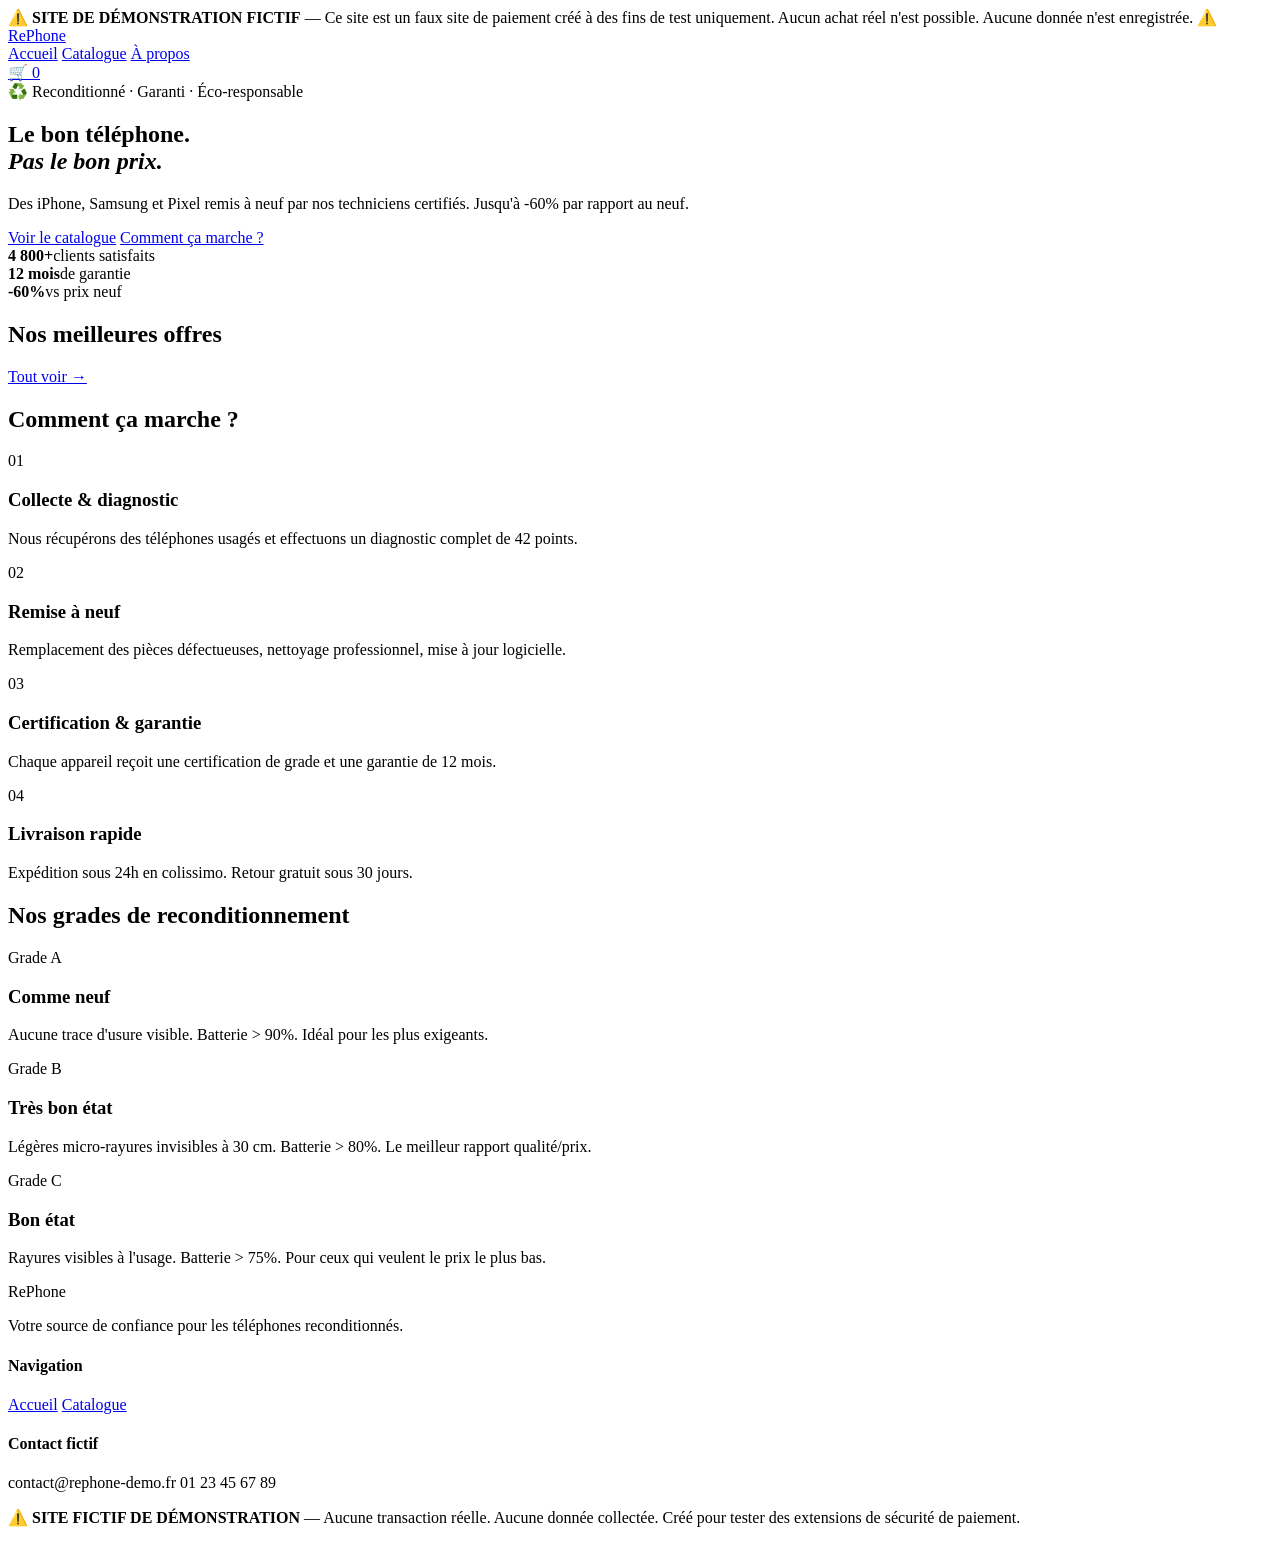
==== index.html @ 7b881fe6 "first commit" ====
<!DOCTYPE html>
<html lang="fr">
<head>
  <meta charset="UTF-8" />
  <meta name="viewport" content="width=device-width, initial-scale=1.0" />
  <title>RePhone – Téléphones Reconditionnés Premium</title>
  <link rel="preconnect" href="https://fonts.googleapis.com" />
  <link href="https://fonts.googleapis.com/css2?family=Syne:wght@400;600;700;800&family=DM+Sans:ital,wght@0,300;0,400;0,500;1,300&display=swap" rel="stylesheet" />
  <link rel="stylesheet" href="css/style.css" />
</head>
<body>

  <!-- ⚠️ BANDEAU AVERTISSEMENT FAKE SITE -->
  <div class="fake-banner">
    <span class="fake-icon">⚠️</span>
    <strong>SITE DE DÉMONSTRATION FICTIF</strong> — Ce site est un faux site de paiement créé à des fins de test uniquement. Aucun achat réel n'est possible. Aucune donnée n'est enregistrée.
    <span class="fake-icon">⚠️</span>
  </div>

  <!-- HEADER -->
  <header class="header">
    <div class="container header-inner">
      <a href="index.html" class="logo">Re<span>Phone</span></a>
      <nav class="nav">
        <a href="index.html" class="nav-link active">Accueil</a>
        <a href="catalogue.html" class="nav-link">Catalogue</a>
        <a href="#" class="nav-link">À propos</a>
      </nav>
      <a href="panier.html" class="btn-cart">
        🛒 <span class="cart-count" id="cartCount">0</span>
      </a>
    </div>
  </header>

  <!-- HERO -->
  <section class="hero">
    <div class="hero-noise"></div>
    <div class="container hero-content">
      <div class="hero-badge">♻️ Reconditionné · Garanti · Éco-responsable</div>
      <h1 class="hero-title">Le bon téléphone.<br/><em>Pas le bon prix.</em></h1>
      <p class="hero-sub">Des iPhone, Samsung et Pixel remis à neuf par nos techniciens certifiés. Jusqu'à -60% par rapport au neuf.</p>
      <div class="hero-cta">
        <a href="catalogue.html" class="btn-primary">Voir le catalogue</a>
        <a href="#how" class="btn-ghost">Comment ça marche ?</a>
      </div>
      <div class="hero-stats">
        <div class="stat"><strong>4 800+</strong><span>clients satisfaits</span></div>
        <div class="stat"><strong>12 mois</strong><span>de garantie</span></div>
        <div class="stat"><strong>-60%</strong><span>vs prix neuf</span></div>
      </div>
    </div>
    <div class="hero-visual">
      <div class="phone-mockup">
        <div class="phone-screen">
          <div class="phone-notch"></div>
          <div class="phone-ui">
            <div class="ui-bar"></div>
            <div class="ui-grid">
              <div class="ui-app" style="background:#4f8ef7"></div>
              <div class="ui-app" style="background:#f74f7a"></div>
              <div class="ui-app" style="background:#4ff7a0"></div>
              <div class="ui-app" style="background:#f7c94f"></div>
              <div class="ui-app" style="background:#a04ff7"></div>
              <div class="ui-app" style="background:#f7714f"></div>
            </div>
          </div>
        </div>
      </div>
    </div>
  </section>

  <!-- FEATURED PRODUCTS -->
  <section class="section featured">
    <div class="container">
      <div class="section-header">
        <h2>Nos meilleures offres</h2>
        <a href="catalogue.html" class="link-more">Tout voir →</a>
      </div>
      <div class="products-grid" id="featuredGrid"></div>
    </div>
  </section>

  <!-- HOW IT WORKS -->
  <section class="section how-it-works" id="how">
    <div class="container">
      <h2 class="center-title">Comment ça marche ?</h2>
      <div class="steps-grid">
        <div class="step">
          <div class="step-num">01</div>
          <h3>Collecte & diagnostic</h3>
          <p>Nous récupérons des téléphones usagés et effectuons un diagnostic complet de 42 points.</p>
        </div>
        <div class="step">
          <div class="step-num">02</div>
          <h3>Remise à neuf</h3>
          <p>Remplacement des pièces défectueuses, nettoyage professionnel, mise à jour logicielle.</p>
        </div>
        <div class="step">
          <div class="step-num">03</div>
          <h3>Certification & garantie</h3>
          <p>Chaque appareil reçoit une certification de grade et une garantie de 12 mois.</p>
        </div>
        <div class="step">
          <div class="step-num">04</div>
          <h3>Livraison rapide</h3>
          <p>Expédition sous 24h en colissimo. Retour gratuit sous 30 jours.</p>
        </div>
      </div>
    </div>
  </section>

  <!-- GRADES -->
  <section class="section grades">
    <div class="container">
      <h2 class="center-title">Nos grades de reconditionnement</h2>
      <div class="grades-grid">
        <div class="grade-card grade-a">
          <div class="grade-label">Grade A</div>
          <h3>Comme neuf</h3>
          <p>Aucune trace d'usure visible. Batterie > 90%. Idéal pour les plus exigeants.</p>
        </div>
        <div class="grade-card grade-b">
          <div class="grade-label">Grade B</div>
          <h3>Très bon état</h3>
          <p>Légères micro-rayures invisibles à 30 cm. Batterie > 80%. Le meilleur rapport qualité/prix.</p>
        </div>
        <div class="grade-card grade-c">
          <div class="grade-label">Grade C</div>
          <h3>Bon état</h3>
          <p>Rayures visibles à l'usage. Batterie > 75%. Pour ceux qui veulent le prix le plus bas.</p>
        </div>
      </div>
    </div>
  </section>

  <!-- FOOTER -->
  <footer class="footer">
    <div class="container footer-inner">
      <div class="footer-brand">
        <span class="logo">Re<span>Phone</span></span>
        <p>Votre source de confiance pour les téléphones reconditionnés.</p>
      </div>
      <div class="footer-links">
        <h4>Navigation</h4>
        <a href="index.html">Accueil</a>
        <a href="catalogue.html">Catalogue</a>
      </div>
      <div class="footer-links">
        <h4>Contact fictif</h4>
        <span>contact@rephone-demo.fr</span>
        <span>01 23 45 67 89</span>
      </div>
    </div>
    <div class="footer-bottom">
      <p>⚠️ <strong>SITE FICTIF DE DÉMONSTRATION</strong> — Aucune transaction réelle. Aucune donnée collectée. Créé pour tester des extensions de sécurité de paiement.</p>
    </div>
  </footer>

  <script src="js/data.js"></script>
  <script src="js/app.js"></script>
  <script>
    // Affiche les 4 premiers produits en vedette
    const grid = document.getElementById('featuredGrid');
    if (grid && typeof products !== 'undefined') {
      products.slice(0, 4).forEach(p => {
        grid.innerHTML += productCard(p);
      });
    }
  </script>
</body>
</html>
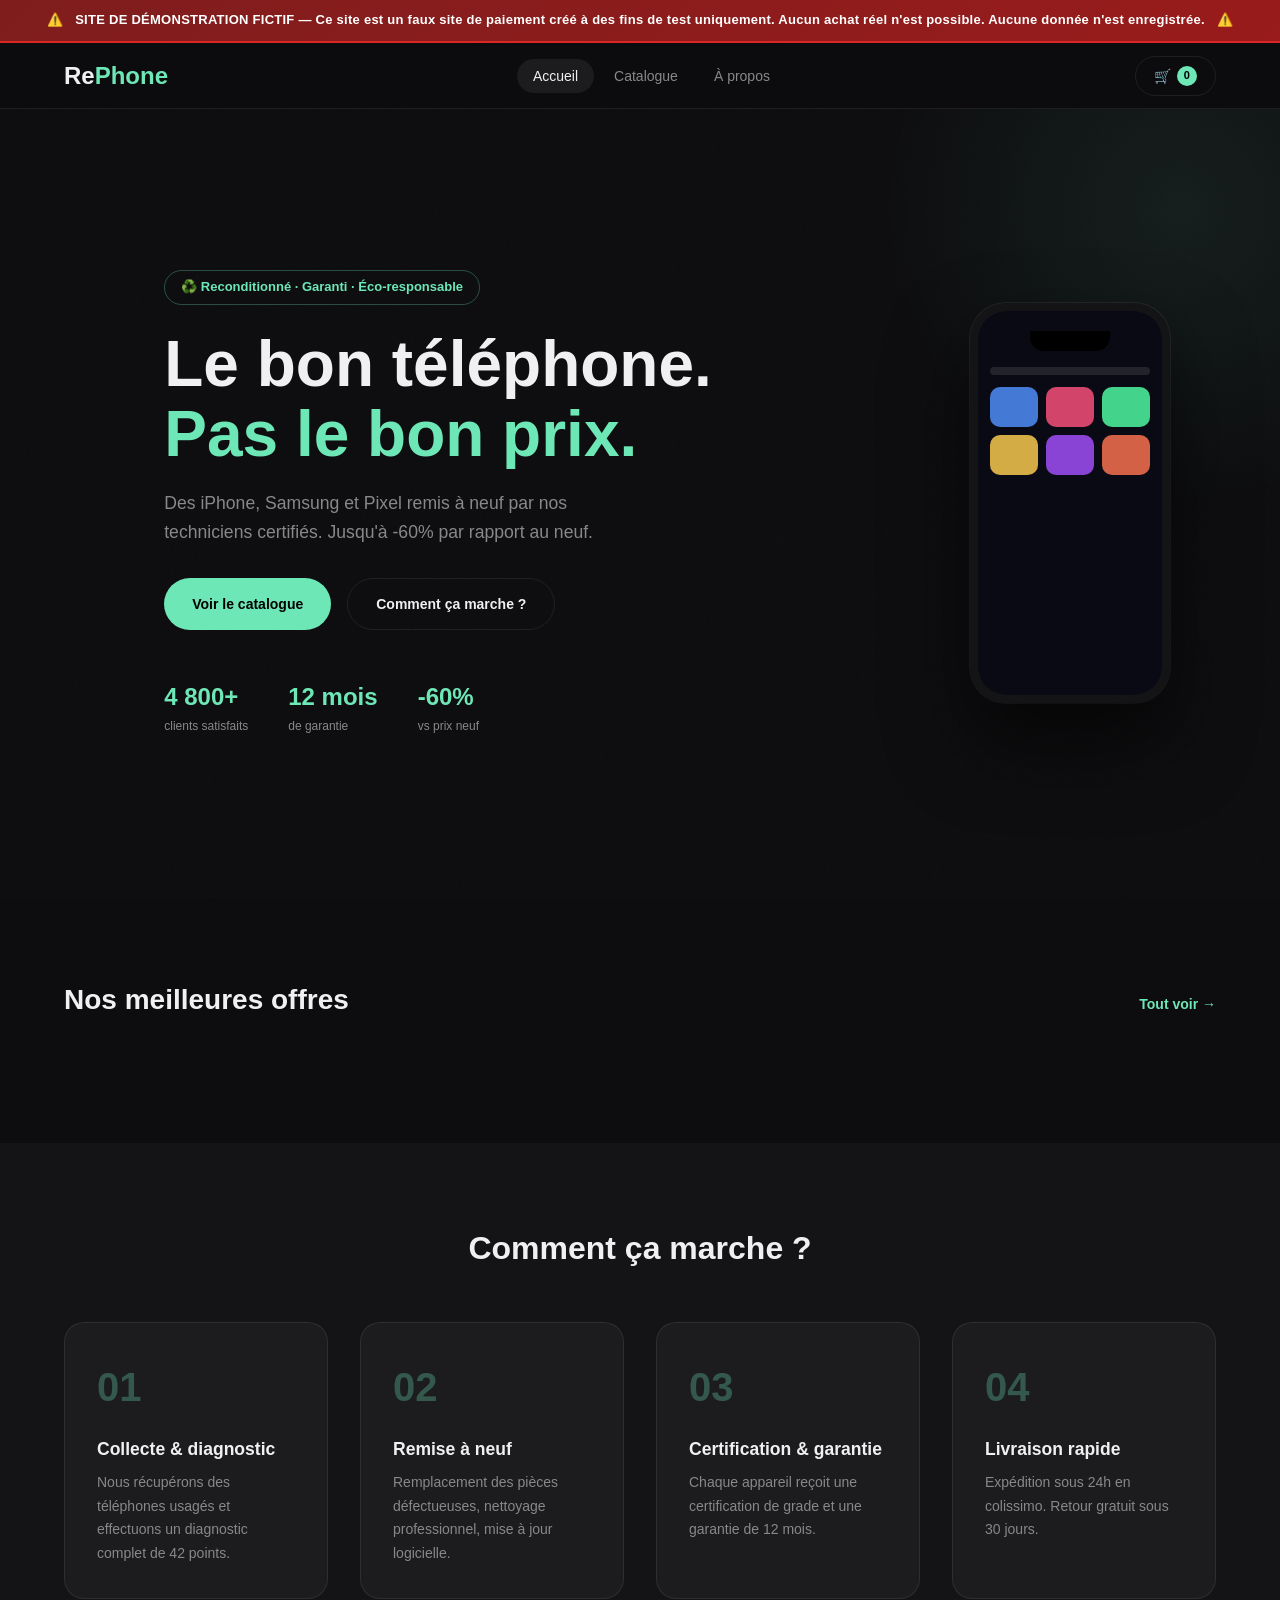
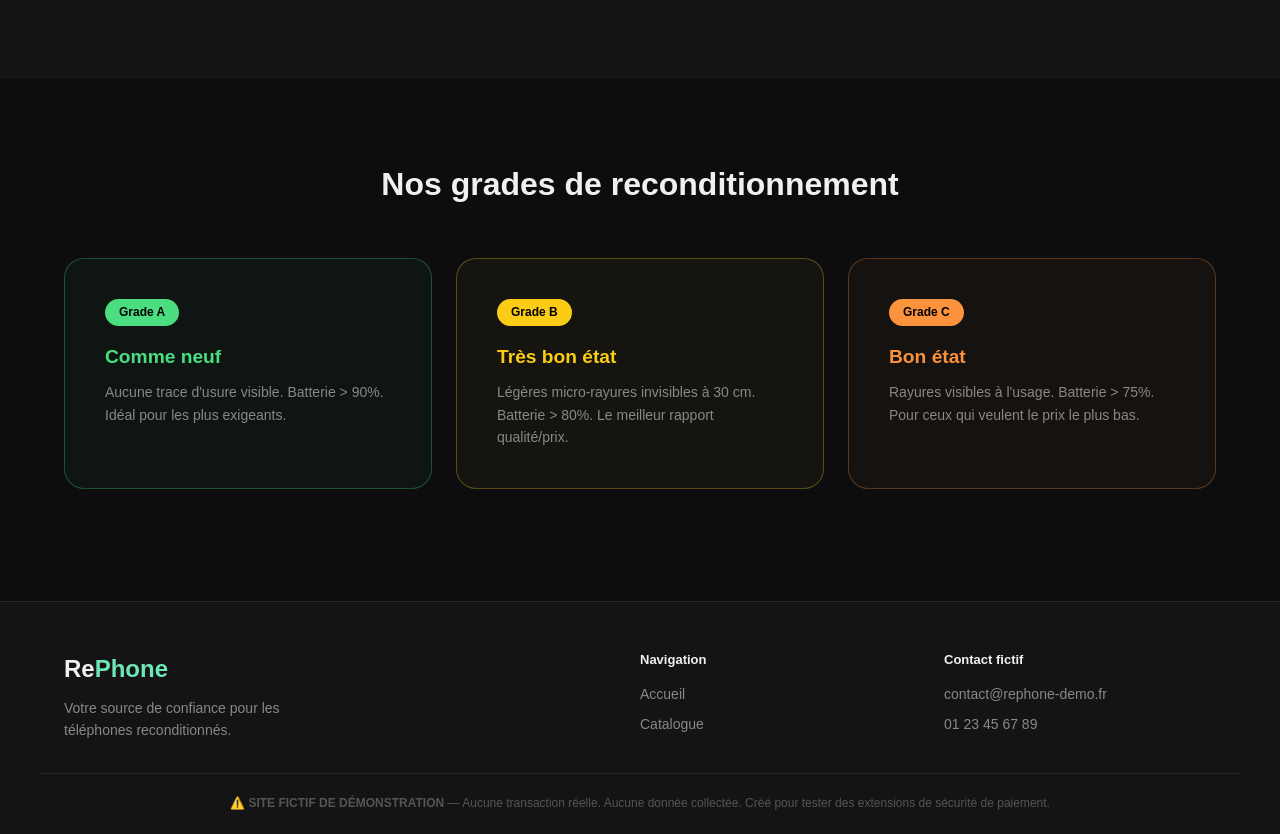
==== commit d11b670c: "Fix stylesheet link path in index.html" ====
--- a/index.html
+++ b/index.html
@@ -6,7 +6,7 @@
   <title>RePhone – Téléphones Reconditionnés Premium</title>
   <link rel="preconnect" href="https://fonts.googleapis.com" />
   <link href="https://fonts.googleapis.com/css2?family=Syne:wght@400;600;700;800&family=DM+Sans:ital,wght@0,300;0,400;0,500;1,300&display=swap" rel="stylesheet" />
-  <link rel="stylesheet" href="css/style.css" />
+  <link rel="stylesheet" href="style.css" />
 </head>
 <body>
 
--- a/style.css
+++ b/style.css
@@ -0,0 +1,983 @@
+/* ============================================================
+   STYLE.CSS — RePhone Design System
+   ============================================================ */
+
+:root {
+  --bg: #0d0d0f;
+  --surface: #141416;
+  --surface2: #1c1c1f;
+  --border: rgba(255,255,255,0.08);
+  --text: #f0f0f2;
+  --text-muted: #888;
+  --text-dim: #555;
+  --accent: #6ee7b7;
+  --accent2: #34d399;
+  --accent-rgb: 110, 231, 183;
+  --warning: #fbbf24;
+  --danger: #f87171;
+  --grade-a: #4ade80;
+  --grade-b: #facc15;
+  --grade-c: #fb923c;
+  --radius: 12px;
+  --radius-lg: 20px;
+  --shadow: 0 8px 32px rgba(0,0,0,0.4);
+  --transition: 0.2s ease;
+}
+
+*, *::before, *::after { box-sizing: border-box; margin: 0; padding: 0; }
+
+html { scroll-behavior: smooth; }
+
+body {
+  background: var(--bg);
+  color: var(--text);
+  font-family: 'DM Sans', sans-serif;
+  font-size: 15px;
+  line-height: 1.6;
+  -webkit-font-smoothing: antialiased;
+}
+
+a { color: inherit; text-decoration: none; }
+img { max-width: 100%; display: block; }
+
+.container {
+  max-width: 1200px;
+  margin: 0 auto;
+  padding: 0 24px;
+}
+
+.hidden { display: none !important; }
+
+/* ============================================================
+   FAKE BANNER
+   ============================================================ */
+.fake-banner {
+  background: linear-gradient(135deg, #7f1d1d, #991b1b);
+  color: #fff;
+  text-align: center;
+  padding: 10px 20px;
+  font-size: 13px;
+  font-family: 'Syne', sans-serif;
+  font-weight: 600;
+  letter-spacing: 0.02em;
+  position: sticky;
+  top: 0;
+  z-index: 1000;
+  border-bottom: 2px solid #dc2626;
+}
+.fake-icon { margin: 0 8px; }
+
+/* ============================================================
+   HEADER
+   ============================================================ */
+.header {
+  background: rgba(13,13,15,0.95);
+  backdrop-filter: blur(20px);
+  border-bottom: 1px solid var(--border);
+  position: sticky;
+  top: 44px;
+  z-index: 900;
+}
+.header-inner {
+  display: flex;
+  align-items: center;
+  justify-content: space-between;
+  height: 64px;
+  gap: 2rem;
+}
+.logo {
+  font-family: 'Syne', sans-serif;
+  font-size: 1.5rem;
+  font-weight: 800;
+  color: var(--text);
+}
+.logo span { color: var(--accent); }
+
+.nav { display: flex; gap: 0.25rem; }
+.nav-link {
+  padding: 6px 16px;
+  border-radius: 50px;
+  font-size: 14px;
+  font-weight: 500;
+  color: var(--text-muted);
+  transition: var(--transition);
+}
+.nav-link:hover, .nav-link.active {
+  background: var(--surface2);
+  color: var(--text);
+}
+
+.btn-cart {
+  position: relative;
+  display: flex;
+  align-items: center;
+  gap: 6px;
+  padding: 8px 18px;
+  border-radius: 50px;
+  border: 1px solid var(--border);
+  font-size: 14px;
+  font-weight: 600;
+  transition: var(--transition);
+  color: var(--text);
+}
+.btn-cart:hover { background: var(--surface2); border-color: var(--accent); }
+.cart-count {
+  background: var(--accent);
+  color: #000;
+  font-size: 11px;
+  font-weight: 800;
+  border-radius: 50px;
+  padding: 1px 7px;
+}
+
+/* ============================================================
+   BUTTONS
+   ============================================================ */
+.btn-primary {
+  display: inline-flex;
+  align-items: center;
+  justify-content: center;
+  gap: 8px;
+  padding: 14px 28px;
+  background: var(--accent);
+  color: #000;
+  font-family: 'Syne', sans-serif;
+  font-weight: 700;
+  font-size: 14px;
+  border-radius: 50px;
+  border: none;
+  cursor: pointer;
+  transition: all var(--transition);
+  white-space: nowrap;
+}
+.btn-primary:hover { background: #a7f3d0; transform: translateY(-1px); box-shadow: 0 8px 24px rgba(var(--accent-rgb),.3); }
+.btn-primary.big { padding: 18px 36px; font-size: 16px; width: 100%; margin-top: 1.5rem; border-radius: var(--radius); }
+
+.btn-ghost {
+  display: inline-flex;
+  align-items: center;
+  gap: 8px;
+  padding: 14px 28px;
+  background: transparent;
+  color: var(--text);
+  font-family: 'Syne', sans-serif;
+  font-weight: 600;
+  font-size: 14px;
+  border-radius: 50px;
+  border: 1px solid var(--border);
+  cursor: pointer;
+  transition: var(--transition);
+}
+.btn-ghost:hover { border-color: var(--accent); color: var(--accent); }
+
+/* ============================================================
+   HERO
+   ============================================================ */
+.hero {
+  min-height: calc(100vh - 110px);
+  display: grid;
+  grid-template-columns: 1fr 420px;
+  align-items: center;
+  position: relative;
+  overflow: hidden;
+  padding: 4rem 0;
+}
+.hero::before {
+  content: '';
+  position: absolute;
+  top: -200px;
+  right: -200px;
+  width: 600px;
+  height: 600px;
+  background: radial-gradient(circle, rgba(var(--accent-rgb),.08) 0%, transparent 70%);
+  pointer-events: none;
+}
+.hero-noise {
+  position: absolute;
+  inset: 0;
+  background-image: url("data:image/svg+xml,%3Csvg viewBox='0 0 256 256' xmlns='http://www.w3.org/2000/svg'%3E%3Cfilter id='noise'%3E%3CfeTurbulence type='fractalNoise' baseFrequency='0.9' numOctaves='4' stitchTiles='stitch'/%3E%3C/filter%3E%3Crect width='100%25' height='100%25' filter='url(%23noise)' opacity='0.03'/%3E%3C/svg%3E");
+  opacity: 0.4;
+  pointer-events: none;
+}
+.hero-content { padding-left: 40px; animation: fadeUp .8s ease both; }
+.hero-badge {
+  display: inline-block;
+  padding: 6px 16px;
+  border-radius: 50px;
+  border: 1px solid rgba(var(--accent-rgb),.3);
+  color: var(--accent);
+  font-size: 13px;
+  font-weight: 600;
+  margin-bottom: 1.5rem;
+}
+.hero-title {
+  font-family: 'Syne', sans-serif;
+  font-size: clamp(2.5rem, 5vw, 4rem);
+  font-weight: 800;
+  line-height: 1.1;
+  margin-bottom: 1.25rem;
+}
+.hero-title em { color: var(--accent); font-style: normal; }
+.hero-sub { font-size: 1.1rem; color: var(--text-muted); max-width: 480px; margin-bottom: 2rem; }
+
+.hero-cta { display: flex; gap: 1rem; flex-wrap: wrap; margin-bottom: 3rem; }
+
+.hero-stats { display: flex; gap: 2.5rem; }
+.stat { display: flex; flex-direction: column; }
+.stat strong { font-family: 'Syne', sans-serif; font-size: 1.5rem; font-weight: 800; color: var(--accent); }
+.stat span { font-size: 12px; color: var(--text-muted); }
+
+.hero-visual {
+  display: flex;
+  justify-content: center;
+  align-items: center;
+  animation: fadeUp .8s .2s ease both;
+}
+.phone-mockup {
+  width: 200px;
+  height: 400px;
+  background: var(--surface2);
+  border-radius: 36px;
+  border: 8px solid var(--surface);
+  box-shadow: 0 40px 80px rgba(0,0,0,.6), 0 0 0 1px var(--border), inset 0 1px 0 rgba(255,255,255,.05);
+  position: relative;
+  overflow: hidden;
+}
+.phone-screen { background: #0a0a14; height: 100%; display: flex; flex-direction: column; padding: 20px 12px; gap: 16px; }
+.phone-notch { width: 80px; height: 20px; background: #000; border-radius: 0 0 14px 14px; margin: 0 auto; }
+.phone-ui { flex: 1; display: flex; flex-direction: column; gap: 12px; }
+.ui-bar { height: 8px; background: rgba(255,255,255,.1); border-radius: 4px; }
+.ui-grid { display: grid; grid-template-columns: 1fr 1fr 1fr; gap: 8px; }
+.ui-app { height: 40px; border-radius: 10px; opacity: .85; }
+
+/* ============================================================
+   SECTIONS
+   ============================================================ */
+.section { padding: 80px 0; }
+.section-header { display: flex; justify-content: space-between; align-items: baseline; margin-bottom: 2.5rem; }
+.section-header h2 { font-family: 'Syne', sans-serif; font-size: 1.75rem; font-weight: 700; }
+.link-more { color: var(--accent); font-size: 14px; font-weight: 600; }
+.link-more:hover { text-decoration: underline; }
+.center-title { font-family: 'Syne', sans-serif; font-size: 2rem; font-weight: 700; text-align: center; margin-bottom: 3rem; }
+
+/* ============================================================
+   PRODUCT CARDS
+   ============================================================ */
+.products-grid {
+  display: grid;
+  grid-template-columns: repeat(auto-fill, minmax(240px, 1fr));
+  gap: 20px;
+}
+.product-card {
+  background: var(--surface);
+  border: 1px solid var(--border);
+  border-radius: var(--radius-lg);
+  overflow: hidden;
+  transition: transform var(--transition), border-color var(--transition), box-shadow var(--transition);
+}
+.product-card:hover {
+  transform: translateY(-4px);
+  border-color: rgba(var(--accent-rgb),.3);
+  box-shadow: var(--shadow);
+}
+.product-card.out-of-stock { opacity: .5; pointer-events: none; }
+
+.product-img-wrap {
+  display: block;
+  position: relative;
+  background: var(--surface2);
+  padding: 20px;
+  height: 200px;
+  overflow: hidden;
+}
+.product-img-svg { width: 100%; height: 100%; display: flex; align-items: center; justify-content: center; }
+.product-img-svg svg { height: 140px; }
+
+.badge-discount {
+  position: absolute;
+  top: 10px;
+  left: 10px;
+  background: #dc2626;
+  color: #fff;
+  font-size: 11px;
+  font-weight: 700;
+  padding: 3px 8px;
+  border-radius: 50px;
+}
+.badge-grade {
+  position: absolute;
+  top: 10px;
+  right: 10px;
+  font-size: 11px;
+  font-weight: 800;
+  padding: 3px 10px;
+  border-radius: 50px;
+}
+.grade-a { background: rgba(74,222,128,.15); color: var(--grade-a); border: 1px solid rgba(74,222,128,.3); }
+.grade-b { background: rgba(250,204,21,.15); color: var(--grade-b); border: 1px solid rgba(250,204,21,.3); }
+.grade-c { background: rgba(251,146,60,.15); color: var(--grade-c); border: 1px solid rgba(251,146,60,.3); }
+.badge-out {
+  position: absolute;
+  inset: 0;
+  background: rgba(0,0,0,.5);
+  display: flex;
+  align-items: center;
+  justify-content: center;
+  font-family: 'Syne', sans-serif;
+  font-weight: 700;
+  font-size: 13px;
+  color: var(--danger);
+  z-index: 2;
+}
+
+.product-info { padding: 16px; }
+.product-brand { font-size: 11px; font-weight: 700; color: var(--accent); text-transform: uppercase; letter-spacing: .1em; margin-bottom: 4px; }
+.product-name { font-family: 'Syne', sans-serif; font-weight: 700; font-size: 1rem; margin-bottom: 4px; }
+.product-name a:hover { color: var(--accent); }
+.product-meta { font-size: 12px; color: var(--text-muted); margin-bottom: 4px; }
+.product-battery { font-size: 12px; color: var(--text-muted); margin-bottom: 12px; }
+.product-prices { display: flex; align-items: baseline; gap: 8px; margin-bottom: 12px; }
+.price-current { font-family: 'Syne', sans-serif; font-size: 1.25rem; font-weight: 800; color: var(--accent); }
+.price-original { font-size: 12px; color: var(--text-dim); text-decoration: line-through; }
+.price-save { font-size: 12px; color: var(--grade-a); font-weight: 600; }
+
+.btn-add-cart {
+  width: 100%;
+  padding: 10px;
+  background: transparent;
+  color: var(--accent);
+  border: 1px solid rgba(var(--accent-rgb),.4);
+  border-radius: var(--radius);
+  font-family: 'Syne', sans-serif;
+  font-size: 13px;
+  font-weight: 700;
+  cursor: pointer;
+  transition: var(--transition);
+}
+.btn-add-cart:hover { background: var(--accent); color: #000; }
+.btn-add-cart.disabled { opacity: .4; cursor: not-allowed; color: var(--text-muted); border-color: var(--border); }
+
+/* ============================================================
+   HOW IT WORKS
+   ============================================================ */
+.how-it-works { background: var(--surface); }
+.steps-grid { display: grid; grid-template-columns: repeat(4, 1fr); gap: 2rem; }
+.step { padding: 2rem; background: var(--surface2); border-radius: var(--radius-lg); border: 1px solid var(--border); }
+.step-num {
+  font-family: 'Syne', sans-serif;
+  font-size: 2.5rem;
+  font-weight: 800;
+  color: rgba(var(--accent-rgb),.3);
+  margin-bottom: 1rem;
+}
+.step h3 { font-family: 'Syne', sans-serif; font-weight: 700; margin-bottom: .5rem; }
+.step p { color: var(--text-muted); font-size: 14px; line-height: 1.7; }
+
+/* ============================================================
+   GRADES
+   ============================================================ */
+.grades-grid { display: grid; grid-template-columns: repeat(3, 1fr); gap: 1.5rem; }
+.grade-card {
+  padding: 2.5rem;
+  border-radius: var(--radius-lg);
+  border: 1px solid;
+  position: relative;
+  overflow: hidden;
+}
+.grade-a-card, .grade-card:first-child { border-color: rgba(74,222,128,.3); background: rgba(74,222,128,.04); }
+.grade-b-card, .grade-card:nth-child(2) { border-color: rgba(250,204,21,.3); background: rgba(250,204,21,.04); }
+.grade-c-card, .grade-card:last-child { border-color: rgba(251,146,60,.3); background: rgba(251,146,60,.04); }
+.grade-label {
+  display: inline-block;
+  margin-bottom: 1rem;
+  padding: 4px 14px;
+  border-radius: 50px;
+  font-family: 'Syne', sans-serif;
+  font-weight: 800;
+  font-size: 12px;
+}
+.grade-a .grade-label { background: var(--grade-a); color: #000; }
+.grade-b .grade-label { background: var(--grade-b); color: #000; }
+.grade-c .grade-label { background: var(--grade-c); color: #000; }
+.grade-card h3 { font-family: 'Syne', sans-serif; font-size: 1.2rem; font-weight: 700; margin-bottom: .5rem; }
+.grade-card p { color: var(--text-muted); font-size: 14px; }
+
+/* ============================================================
+   PAGE HERO (intérieur)
+   ============================================================ */
+.page-hero {
+  padding: 60px 0 40px;
+  border-bottom: 1px solid var(--border);
+}
+.page-hero h1 { font-family: 'Syne', sans-serif; font-size: 2.5rem; font-weight: 800; margin-bottom: .5rem; }
+.page-hero p { color: var(--text-muted); }
+.page-title { font-family: 'Syne', sans-serif; font-size: 2rem; font-weight: 800; margin-bottom: 2rem; }
+
+/* ============================================================
+   CATALOGUE
+   ============================================================ */
+.catalogue-layout {
+  display: grid;
+  grid-template-columns: 240px 1fr;
+  gap: 2rem;
+  align-items: start;
+}
+.filters {
+  background: var(--surface);
+  border: 1px solid var(--border);
+  border-radius: var(--radius-lg);
+  padding: 1.5rem;
+  position: sticky;
+  top: 120px;
+}
+.filters h3 { font-family: 'Syne', sans-serif; font-weight: 700; margin-bottom: 1.5rem; font-size: 1rem; }
+.filter-group { margin-bottom: 1.5rem; }
+.filter-label { font-size: 12px; font-weight: 700; color: var(--text-muted); text-transform: uppercase; letter-spacing: .08em; display: block; margin-bottom: .75rem; }
+.filter-options { display: flex; flex-direction: column; gap: .5rem; }
+.filter-options label { display: flex; align-items: center; gap: 8px; font-size: 14px; cursor: pointer; }
+.filter-options input[type="checkbox"] { accent-color: var(--accent); width: 14px; height: 14px; }
+input[type="range"] { width: 100%; accent-color: var(--accent); margin-top: .5rem; }
+
+.catalogue-toolbar {
+  display: flex;
+  justify-content: space-between;
+  align-items: center;
+  margin-bottom: 1.5rem;
+}
+.catalogue-toolbar span { font-size: 14px; color: var(--text-muted); }
+.catalogue-toolbar select {
+  background: var(--surface2);
+  color: var(--text);
+  border: 1px solid var(--border);
+  border-radius: var(--radius);
+  padding: 8px 12px;
+  font-size: 13px;
+  cursor: pointer;
+}
+.no-results { color: var(--text-muted); padding: 3rem; text-align: center; grid-column: 1/-1; }
+
+/* ============================================================
+   PRODUCT DETAIL
+   ============================================================ */
+.breadcrumb {
+  padding: 16px 0;
+  font-size: 13px;
+  color: var(--text-muted);
+  display: flex;
+  gap: 8px;
+}
+.breadcrumb a:hover { color: var(--accent); }
+
+.product-layout {
+  display: grid;
+  grid-template-columns: 1fr 1fr;
+  gap: 4rem;
+  align-items: start;
+}
+.product-detail-img {
+  position: sticky;
+  top: 120px;
+  background: var(--surface);
+  border-radius: var(--radius-lg);
+  padding: 3rem;
+  display: flex;
+  flex-direction: column;
+  align-items: center;
+  gap: 1rem;
+  border: 1px solid var(--border);
+}
+.product-detail-svg { width: 180px; height: 280px; }
+.product-detail-badges { display: flex; gap: .75rem; }
+.product-brand.big { font-size: 13px; font-weight: 700; color: var(--accent); text-transform: uppercase; letter-spacing: .1em; margin-bottom: .25rem; }
+.product-detail-name { font-family: 'Syne', sans-serif; font-size: 2rem; font-weight: 800; margin-bottom: .5rem; }
+.product-detail-meta { color: var(--text-muted); font-size: 14px; margin-bottom: 1.5rem; }
+.product-detail-prices { display: flex; align-items: baseline; gap: 1rem; margin-bottom: 1.5rem; flex-wrap: wrap; }
+.price-current.big { font-size: 2.5rem; }
+
+.product-battery-bar { margin-bottom: 1.5rem; }
+.product-battery-bar > span { font-size: 14px; color: var(--text-muted); display: block; margin-bottom: 8px; }
+.batt-track { height: 6px; background: var(--surface2); border-radius: 3px; overflow: hidden; }
+.batt-fill { height: 100%; border-radius: 3px; transition: width .5s ease; }
+
+.product-desc { color: var(--text-muted); line-height: 1.8; margin-bottom: 1.5rem; font-size: 15px; }
+.product-specs { margin-bottom: 1.5rem; }
+.product-specs h3 { font-family: 'Syne', sans-serif; font-weight: 700; margin-bottom: .75rem; }
+.product-specs ul { list-style: none; display: flex; flex-direction: column; gap: 6px; }
+.product-specs li { font-size: 14px; color: var(--text-muted); }
+.product-specs li::before { content: none; }
+
+.product-guarantees { display: grid; grid-template-columns: 1fr 1fr; gap: .75rem; margin-bottom: 1.5rem; }
+.guarantee-item {
+  background: var(--surface2);
+  border-radius: var(--radius);
+  padding: 10px 14px;
+  font-size: 13px;
+  border: 1px solid var(--border);
+}
+.out-of-stock-msg {
+  padding: 1rem;
+  background: rgba(248,113,113,.1);
+  border: 1px solid rgba(248,113,113,.3);
+  border-radius: var(--radius);
+  color: var(--danger);
+  text-align: center;
+  font-weight: 600;
+  margin-top: 1rem;
+}
+
+/* ============================================================
+   REVIEWS
+   ============================================================ */
+.reviews-section { background: var(--surface); }
+.reviews-section h2 { font-family: 'Syne', sans-serif; font-size: 1.75rem; font-weight: 700; margin-bottom: 2rem; }
+.reviews-grid { display: grid; grid-template-columns: repeat(3, 1fr); gap: 1.5rem; }
+.review-card {
+  background: var(--surface2);
+  border-radius: var(--radius-lg);
+  border: 1px solid var(--border);
+  padding: 1.5rem;
+}
+.review-header { display: flex; align-items: center; gap: .75rem; margin-bottom: .75rem; flex-wrap: wrap; }
+.review-author { font-family: 'Syne', sans-serif; font-weight: 700; font-size: 14px; }
+.review-date { font-size: 12px; color: var(--text-dim); margin-left: auto; }
+.review-text { color: var(--text-muted); font-size: 14px; line-height: 1.7; margin-bottom: .75rem; }
+.review-product { font-size: 12px; color: var(--accent); font-weight: 600; }
+
+/* ============================================================
+   CART
+   ============================================================ */
+.cart-layout { display: grid; grid-template-columns: 1fr 360px; gap: 2rem; align-items: start; }
+
+.cart-item {
+  display: grid;
+  grid-template-columns: 80px 1fr auto auto;
+  gap: 1rem;
+  align-items: center;
+  background: var(--surface);
+  border: 1px solid var(--border);
+  border-radius: var(--radius-lg);
+  padding: 1.25rem;
+  margin-bottom: 1rem;
+}
+.cart-item-brand { font-size: 11px; font-weight: 700; color: var(--accent); text-transform: uppercase; letter-spacing: .08em; }
+.cart-item-name { font-family: 'Syne', sans-serif; font-weight: 700; font-size: 1rem; }
+.cart-item-meta { font-size: 12px; color: var(--text-muted); }
+.cart-item-price { font-size: 14px; color: var(--accent); font-weight: 600; }
+.cart-item-total { font-family: 'Syne', sans-serif; font-size: 1.1rem; font-weight: 800; white-space: nowrap; }
+
+.qty-control {
+  display: flex;
+  align-items: center;
+  gap: .5rem;
+  background: var(--surface2);
+  border-radius: var(--radius);
+  padding: 4px;
+  margin-bottom: .5rem;
+}
+.qty-control button {
+  width: 28px;
+  height: 28px;
+  border: none;
+  background: var(--surface);
+  color: var(--text);
+  border-radius: 6px;
+  cursor: pointer;
+  font-size: 16px;
+  font-weight: 700;
+  transition: var(--transition);
+}
+.qty-control button:hover { background: var(--accent); color: #000; }
+.qty-control span { min-width: 24px; text-align: center; font-weight: 600; }
+.btn-remove { background: none; border: none; color: var(--text-muted); cursor: pointer; font-size: 13px; transition: var(--transition); }
+.btn-remove:hover { color: var(--danger); }
+
+.summary-box {
+  background: var(--surface);
+  border: 1px solid var(--border);
+  border-radius: var(--radius-lg);
+  padding: 1.75rem;
+  position: sticky;
+  top: 120px;
+}
+.summary-box h2 { font-family: 'Syne', sans-serif; font-size: 1.25rem; font-weight: 700; margin-bottom: 1.5rem; }
+.summary-row { display: flex; justify-content: space-between; padding: .6rem 0; font-size: 14px; color: var(--text-muted); }
+.summary-total { font-size: 1.1rem; color: var(--text); border-top: 1px solid var(--border); margin-top: .5rem; padding-top: 1rem; }
+
+.cart-empty { text-align: center; padding: 6rem 2rem; }
+.empty-icon { font-size: 4rem; margin-bottom: 1rem; }
+.cart-empty h2 { font-family: 'Syne', sans-serif; font-size: 1.75rem; margin-bottom: .5rem; }
+.cart-empty p { color: var(--text-muted); margin-bottom: 2rem; }
+
+.secure-badges { display: flex; flex-wrap: wrap; gap: .5rem; margin-top: 1rem; }
+.badge {
+  background: var(--surface2);
+  border: 1px solid var(--border);
+  border-radius: 50px;
+  font-size: 11px;
+  padding: 4px 10px;
+  color: var(--text-muted);
+}
+
+/* ============================================================
+   CHECKOUT
+   ============================================================ */
+.checkout-section { padding-top: 2rem; }
+.checkout-layout { display: grid; grid-template-columns: 1fr 380px; gap: 3rem; align-items: start; }
+
+.checkout-warning {
+  background: rgba(251,191,36,.08);
+  border: 1px solid rgba(251,191,36,.3);
+  border-radius: var(--radius);
+  padding: 1rem 1.25rem;
+  font-size: 14px;
+  color: #fde68a;
+  line-height: 1.6;
+  margin-bottom: 2rem;
+}
+
+.form-section { margin-bottom: 2.5rem; }
+.form-section-title {
+  font-family: 'Syne', sans-serif;
+  font-size: 1.1rem;
+  font-weight: 700;
+  margin-bottom: 1.25rem;
+  display: flex;
+  align-items: center;
+  gap: .75rem;
+}
+.form-num {
+  width: 28px;
+  height: 28px;
+  border-radius: 50%;
+  background: var(--accent);
+  color: #000;
+  font-size: 13px;
+  font-weight: 800;
+  display: flex;
+  align-items: center;
+  justify-content: center;
+  flex-shrink: 0;
+}
+.form-grid { display: grid; grid-template-columns: 1fr 1fr; gap: 1rem; }
+.field { display: flex; flex-direction: column; gap: .5rem; }
+.field.field-full { grid-column: 1 / -1; }
+.field label { font-size: 13px; font-weight: 600; color: var(--text-muted); }
+.field-fake { font-size: 11px; color: #dc2626; font-weight: 500; }
+.field input {
+  background: var(--surface2);
+  border: 1px solid var(--border);
+  border-radius: var(--radius);
+  padding: 12px 14px;
+  color: var(--text);
+  font-family: inherit;
+  font-size: 14px;
+  transition: border-color var(--transition);
+  outline: none;
+}
+.field input:focus { border-color: rgba(var(--accent-rgb),.5); }
+.field input::placeholder { color: var(--text-dim); }
+
+/* Shipping */
+.shipping-options { display: flex; flex-direction: column; gap: .75rem; }
+.shipping-opt {
+  display: flex;
+  align-items: center;
+  gap: 1rem;
+  background: var(--surface2);
+  border: 1px solid var(--border);
+  border-radius: var(--radius);
+  padding: 14px 16px;
+  cursor: pointer;
+  transition: border-color var(--transition);
+}
+.shipping-opt:hover, .shipping-opt.selected { border-color: rgba(var(--accent-rgb),.5); }
+.shipping-opt input { accent-color: var(--accent); }
+.shipping-info { flex: 1; }
+.shipping-info strong { display: block; font-size: 14px; }
+.shipping-info span { font-size: 12px; color: var(--text-muted); }
+.shipping-price { font-weight: 700; color: var(--accent); font-size: 15px; }
+
+/* Payment methods */
+.payment-methods { display: flex; gap: .75rem; margin-bottom: 1.5rem; flex-wrap: wrap; }
+.pay-method {
+  padding: 10px 20px;
+  background: var(--surface2);
+  border: 1px solid var(--border);
+  border-radius: var(--radius);
+  color: var(--text);
+  font-size: 14px;
+  font-weight: 600;
+  cursor: pointer;
+  transition: var(--transition);
+}
+.pay-method:hover, .pay-method.active {
+  border-color: rgba(var(--accent-rgb),.5);
+  background: rgba(var(--accent-rgb),.08);
+  color: var(--accent);
+}
+
+/* Card Preview */
+.card-preview {
+  background: linear-gradient(135deg, #1e3a5f, #0f2342);
+  border-radius: 16px;
+  padding: 1.75rem;
+  margin-bottom: 1.5rem;
+  aspect-ratio: 1.6/1;
+  max-width: 380px;
+  position: relative;
+  overflow: hidden;
+  box-shadow: var(--shadow);
+}
+.card-preview::before {
+  content: '';
+  position: absolute;
+  top: -60px;
+  right: -60px;
+  width: 200px;
+  height: 200px;
+  border-radius: 50%;
+  background: rgba(255,255,255,.05);
+}
+.card-chip {
+  width: 36px;
+  height: 28px;
+  background: linear-gradient(135deg, #d4af37, #f5d060);
+  border-radius: 5px;
+  margin-bottom: 1.5rem;
+}
+.card-number-preview {
+  font-family: 'Courier New', monospace;
+  font-size: 1.1rem;
+  letter-spacing: .2em;
+  margin-bottom: 1.5rem;
+  color: rgba(255,255,255,.9);
+}
+.card-bottom-preview { display: flex; gap: 2rem; }
+.card-label-sm { font-size: 9px; text-transform: uppercase; letter-spacing: .1em; color: rgba(255,255,255,.5); margin-bottom: 3px; }
+.card-name-preview { font-size: 13px; font-weight: 600; color: rgba(255,255,255,.9); }
+.card-exp-preview { font-size: 13px; font-weight: 600; color: rgba(255,255,255,.9); }
+.card-logo-preview {
+  position: absolute;
+  bottom: 1.25rem;
+  right: 1.5rem;
+  font-family: 'Syne', sans-serif;
+  font-size: 1.2rem;
+  font-weight: 800;
+  color: rgba(255,255,255,.8);
+  font-style: italic;
+}
+
+/* PayPal/Apple Pay mocks */
+.paypal-mock, .applepay-mock {
+  background: var(--surface2);
+  border: 1px solid var(--border);
+  border-radius: var(--radius-lg);
+  padding: 2rem;
+  text-align: center;
+}
+.paypal-logo {
+  font-family: 'Syne', sans-serif;
+  font-size: 2rem;
+  font-weight: 800;
+  color: #009cde;
+  margin-bottom: 1rem;
+}
+.paypal-mock p, .applepay-mock p { color: var(--text-muted); font-size: 13px; margin-bottom: 1rem; }
+.paypal-mock input {
+  background: var(--surface);
+  border: 1px solid var(--border);
+  border-radius: var(--radius);
+  padding: 12px 14px;
+  color: var(--text);
+  font-family: inherit;
+  font-size: 14px;
+  width: 100%;
+  outline: none;
+  text-align: center;
+}
+.applepay-btn {
+  background: #000;
+  color: #fff;
+  border-radius: var(--radius);
+  padding: 16px 24px;
+  font-weight: 600;
+  font-size: 16px;
+  display: inline-block;
+}
+
+/* Pay Button */
+.btn-pay {
+  width: 100%;
+  padding: 18px;
+  background: var(--accent);
+  color: #000;
+  font-family: 'Syne', sans-serif;
+  font-size: 16px;
+  font-weight: 800;
+  border-radius: var(--radius-lg);
+  border: none;
+  cursor: pointer;
+  display: flex;
+  flex-direction: column;
+  align-items: center;
+  gap: 4px;
+  margin-bottom: 1rem;
+  transition: var(--transition);
+}
+.btn-pay:hover { background: #a7f3d0; transform: translateY(-2px); }
+.btn-pay:disabled { opacity: .6; cursor: not-allowed; transform: none; }
+.pay-secure { font-family: 'DM Sans', sans-serif; font-size: 12px; font-weight: 400; opacity: .7; }
+
+.checkout-disclaimer {
+  font-size: 13px;
+  color: var(--text-dim);
+  text-align: center;
+  line-height: 1.6;
+}
+
+/* Order summary (checkout) */
+.order-summary {
+  background: var(--surface);
+  border: 1px solid var(--border);
+  border-radius: var(--radius-lg);
+  padding: 1.75rem;
+  position: sticky;
+  top: 120px;
+}
+.order-summary h2 { font-family: 'Syne', sans-serif; font-size: 1.1rem; font-weight: 700; margin-bottom: 1.5rem; }
+.summary-item { display: flex; align-items: center; gap: .75rem; margin-bottom: 1rem; }
+.summary-item-info { flex: 1; font-size: 13px; }
+.summary-item-meta { color: var(--text-muted); font-size: 11px; }
+.summary-item-price { font-size: 13px; font-weight: 700; }
+.summary-divider { border-top: 1px solid var(--border); margin: 1rem 0; }
+
+/* Checkout steps */
+.checkout-steps { display: flex; align-items: center; gap: 4px; }
+.step-dot {
+  width: 28px;
+  height: 28px;
+  border-radius: 50%;
+  background: var(--surface2);
+  border: 1px solid var(--border);
+  display: flex;
+  align-items: center;
+  justify-content: center;
+  font-size: 12px;
+  font-weight: 700;
+}
+.step-dot.done { background: var(--accent); color: #000; border-color: var(--accent); }
+.step-dot.active { background: var(--accent); color: #000; border-color: var(--accent); }
+.step-line { width: 32px; height: 2px; background: var(--border); }
+.step-line.done, .step-line.active { background: rgba(var(--accent-rgb),.5); }
+
+/* Modal */
+.modal-overlay {
+  position: fixed;
+  inset: 0;
+  background: rgba(0,0,0,.8);
+  display: flex;
+  align-items: center;
+  justify-content: center;
+  z-index: 2000;
+  backdrop-filter: blur(8px);
+}
+.modal {
+  background: var(--surface);
+  border: 1px solid rgba(var(--accent-rgb),.3);
+  border-radius: var(--radius-lg);
+  padding: 3rem;
+  max-width: 480px;
+  width: 90%;
+  text-align: center;
+  animation: fadeUp .4s ease;
+}
+.modal-icon { font-size: 3rem; margin-bottom: 1rem; }
+.modal h2 { font-family: 'Syne', sans-serif; font-size: 1.75rem; font-weight: 800; margin-bottom: 1rem; }
+.modal p { color: var(--text-muted); line-height: 1.7; }
+.modal-order { margin-top: .75rem; color: var(--text); }
+
+/* ============================================================
+   FOOTER
+   ============================================================ */
+.footer { background: var(--surface); border-top: 1px solid var(--border); padding-top: 3rem; margin-top: 2rem; }
+.footer-inner { display: grid; grid-template-columns: 2fr 1fr 1fr; gap: 2rem; padding-bottom: 2rem; }
+.footer-brand p { color: var(--text-muted); font-size: 14px; margin-top: .5rem; max-width: 280px; }
+.footer-links { display: flex; flex-direction: column; gap: .5rem; }
+.footer-links h4 { font-family: 'Syne', sans-serif; font-weight: 700; font-size: 13px; margin-bottom: .25rem; }
+.footer-links a, .footer-links span { font-size: 14px; color: var(--text-muted); }
+.footer-links a:hover { color: var(--accent); }
+.footer-bottom {
+  border-top: 1px solid var(--border);
+  padding: 1.25rem 24px;
+  text-align: center;
+  font-size: 12px;
+  color: var(--text-dim);
+  max-width: 1200px;
+  margin: 0 auto;
+}
+
+/* ============================================================
+   TOAST
+   ============================================================ */
+.rp-toast {
+  position: fixed;
+  bottom: 2rem;
+  left: 50%;
+  transform: translateX(-50%) translateY(100px);
+  background: var(--surface2);
+  border: 1px solid rgba(var(--accent-rgb),.4);
+  color: var(--text);
+  padding: 12px 24px;
+  border-radius: 50px;
+  font-size: 14px;
+  font-weight: 600;
+  z-index: 9999;
+  opacity: 0;
+  transition: all .3s ease;
+  white-space: nowrap;
+  box-shadow: var(--shadow);
+}
+.rp-toast.show { opacity: 1; transform: translateX(-50%) translateY(0); }
+
+/* ============================================================
+   LOADING
+   ============================================================ */
+.loading-dots { display: inline-flex; gap: 2px; align-items: center; }
+.loading-dots span { animation: blink 1.2s infinite; }
+.loading-dots span:nth-child(2) { animation-delay: .2s; }
+.loading-dots span:nth-child(3) { animation-delay: .4s; }
+@keyframes blink { 0%, 80%, 100% { opacity: 0; } 40% { opacity: 1; } }
+
+/* ============================================================
+   ANIMATIONS
+   ============================================================ */
+@keyframes fadeUp {
+  from { opacity: 0; transform: translateY(20px); }
+  to { opacity: 1; transform: translateY(0); }
+}
+
+/* ============================================================
+   RESPONSIVE
+   ============================================================ */
+@media (max-width: 900px) {
+  .hero { grid-template-columns: 1fr; }
+  .hero-visual { display: none; }
+  .hero-content { padding-left: 0; }
+  .steps-grid { grid-template-columns: 1fr 1fr; }
+  .grades-grid { grid-template-columns: 1fr; }
+  .catalogue-layout { grid-template-columns: 1fr; }
+  .filters { position: static; }
+  .product-layout { grid-template-columns: 1fr; }
+  .cart-layout { grid-template-columns: 1fr; }
+  .checkout-layout { grid-template-columns: 1fr; }
+  .footer-inner { grid-template-columns: 1fr; }
+  .reviews-grid { grid-template-columns: 1fr; }
+}
+@media (max-width: 600px) {
+  .products-grid { grid-template-columns: 1fr 1fr; }
+  .hero-title { font-size: 2rem; }
+  .steps-grid { grid-template-columns: 1fr; }
+  .hero-stats { gap: 1.5rem; }
+  .cart-item { grid-template-columns: 60px 1fr; }
+  .cart-item-total { display: none; }
+}
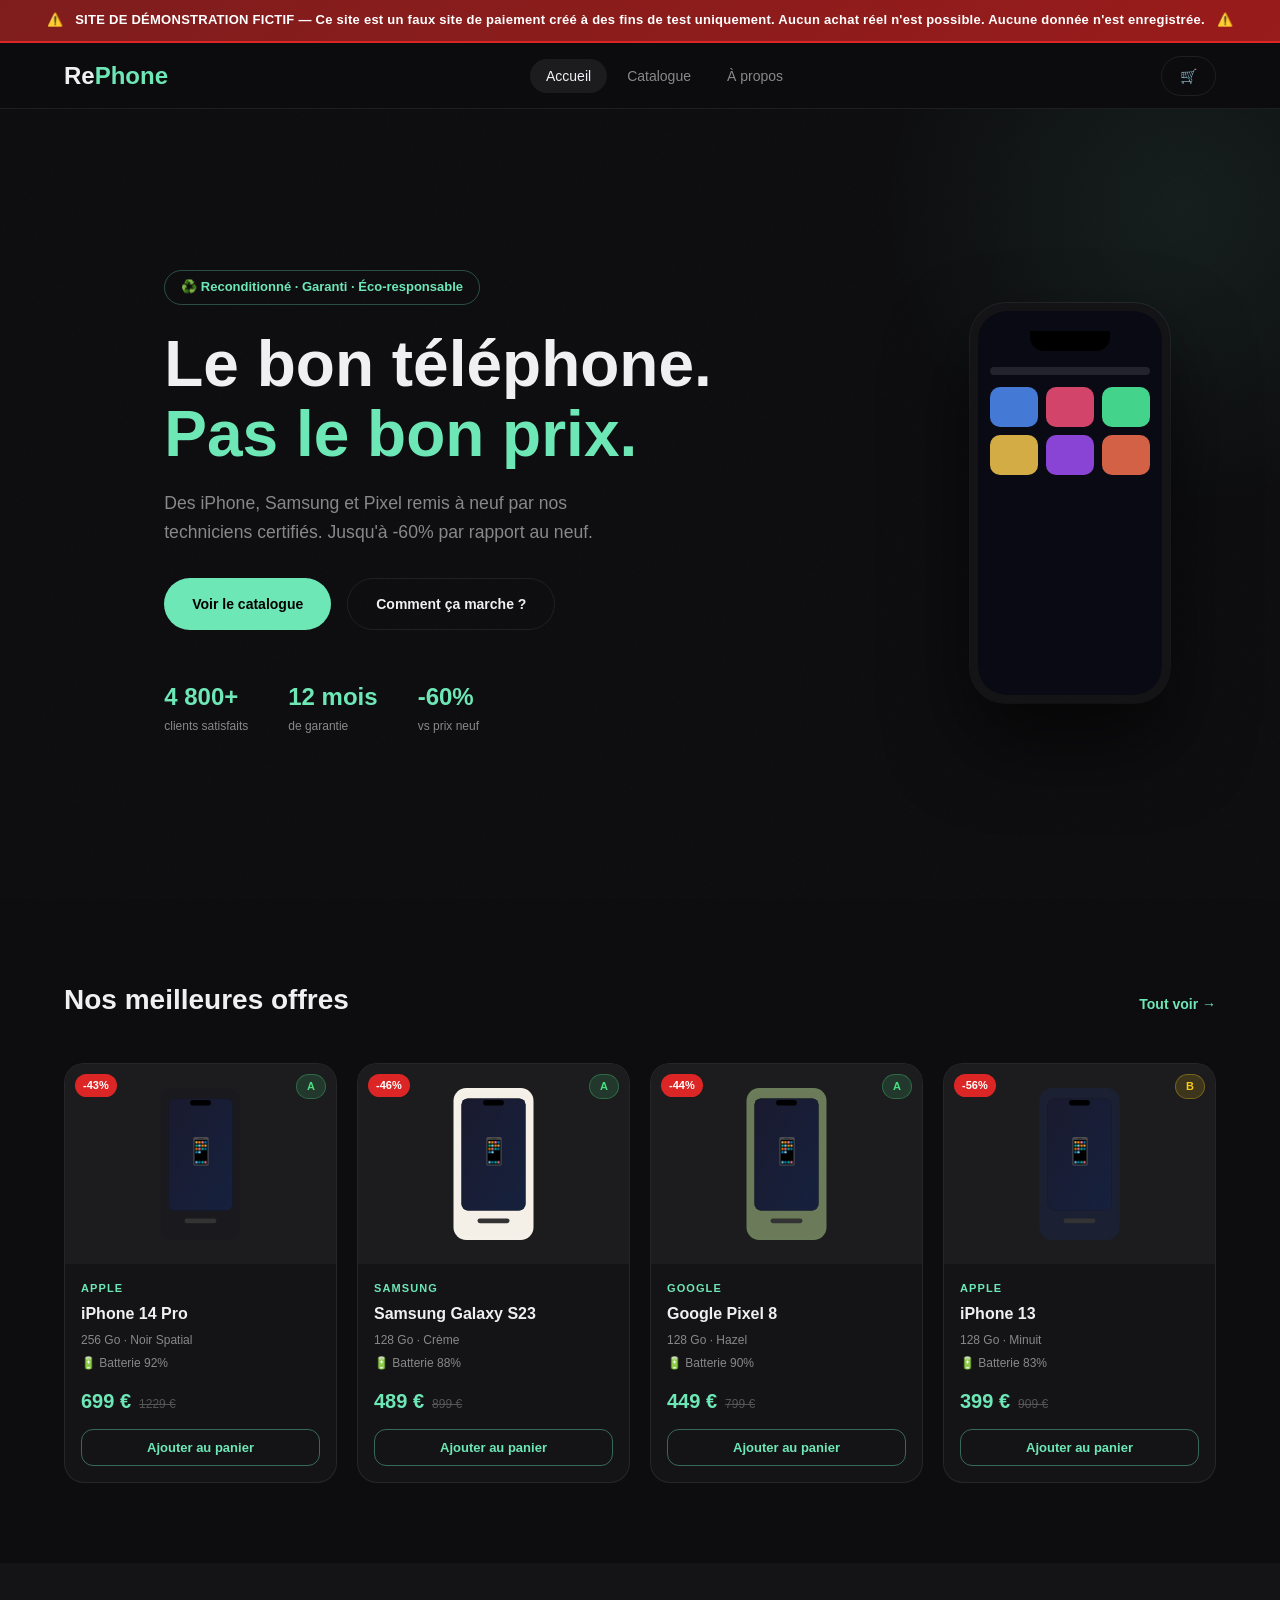
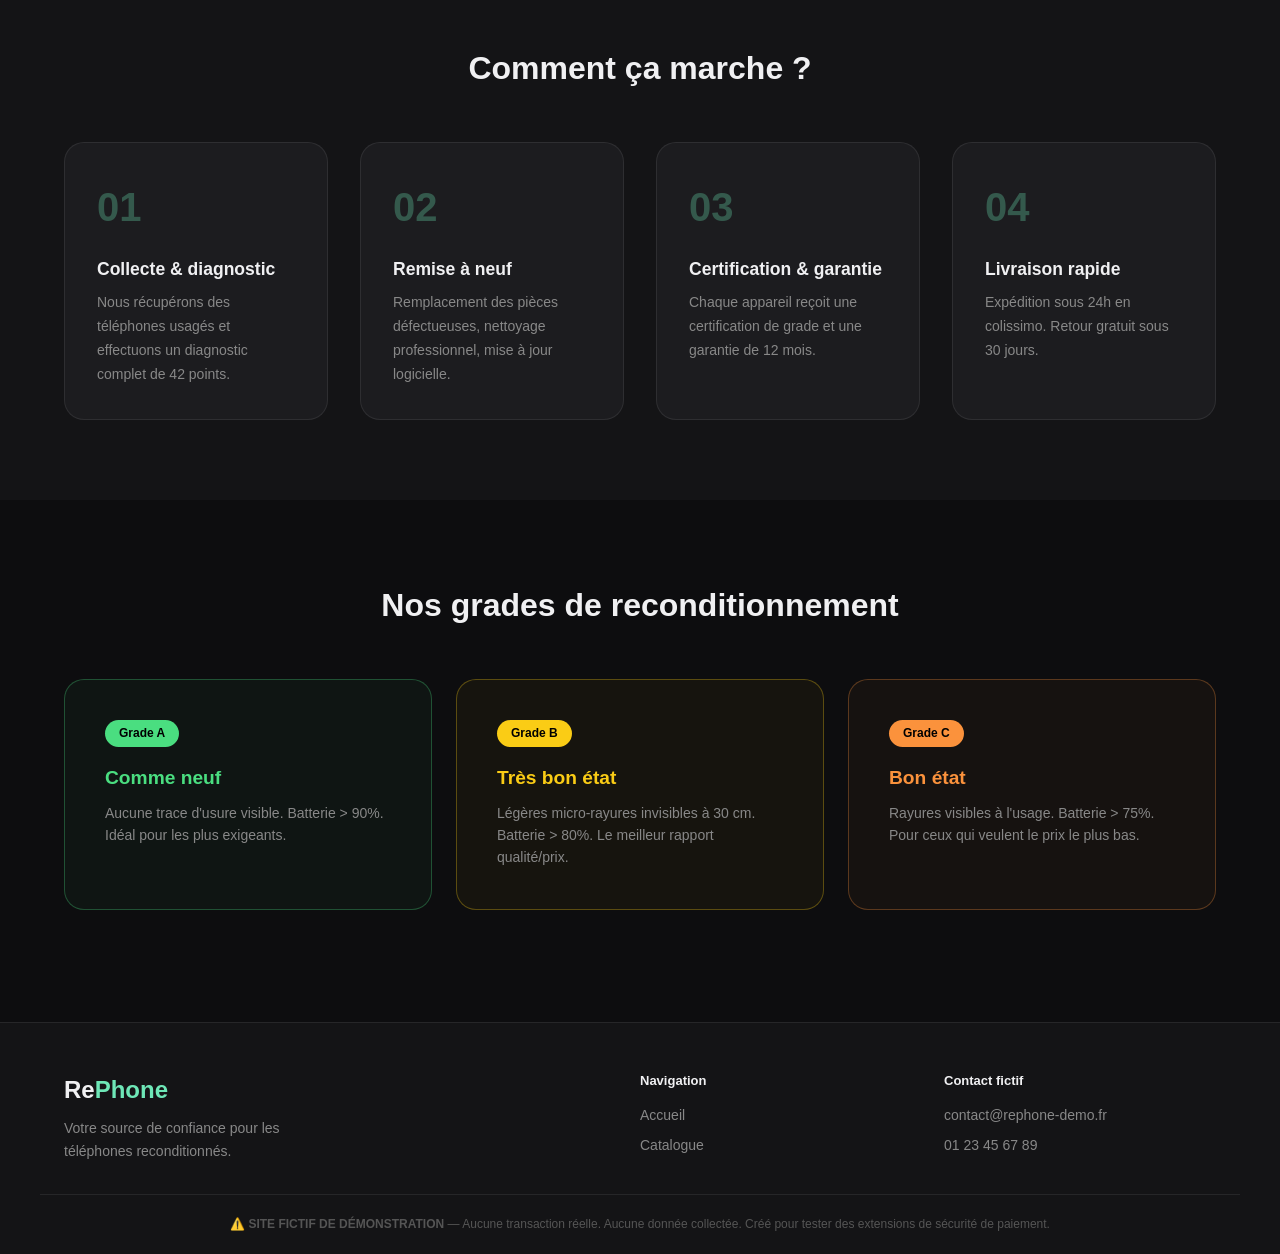
==== commit 1b9b4a80: "link css js" ====
--- a/index.html
+++ b/index.html
@@ -156,8 +156,8 @@
     </div>
   </footer>
 
-  <script src="js/data.js"></script>
-  <script src="js/app.js"></script>
+  <script src="data.js"></script>
+  <script src="app.js"></script>
   <script>
     // Affiche les 4 premiers produits en vedette
     const grid = document.getElementById('featuredGrid');
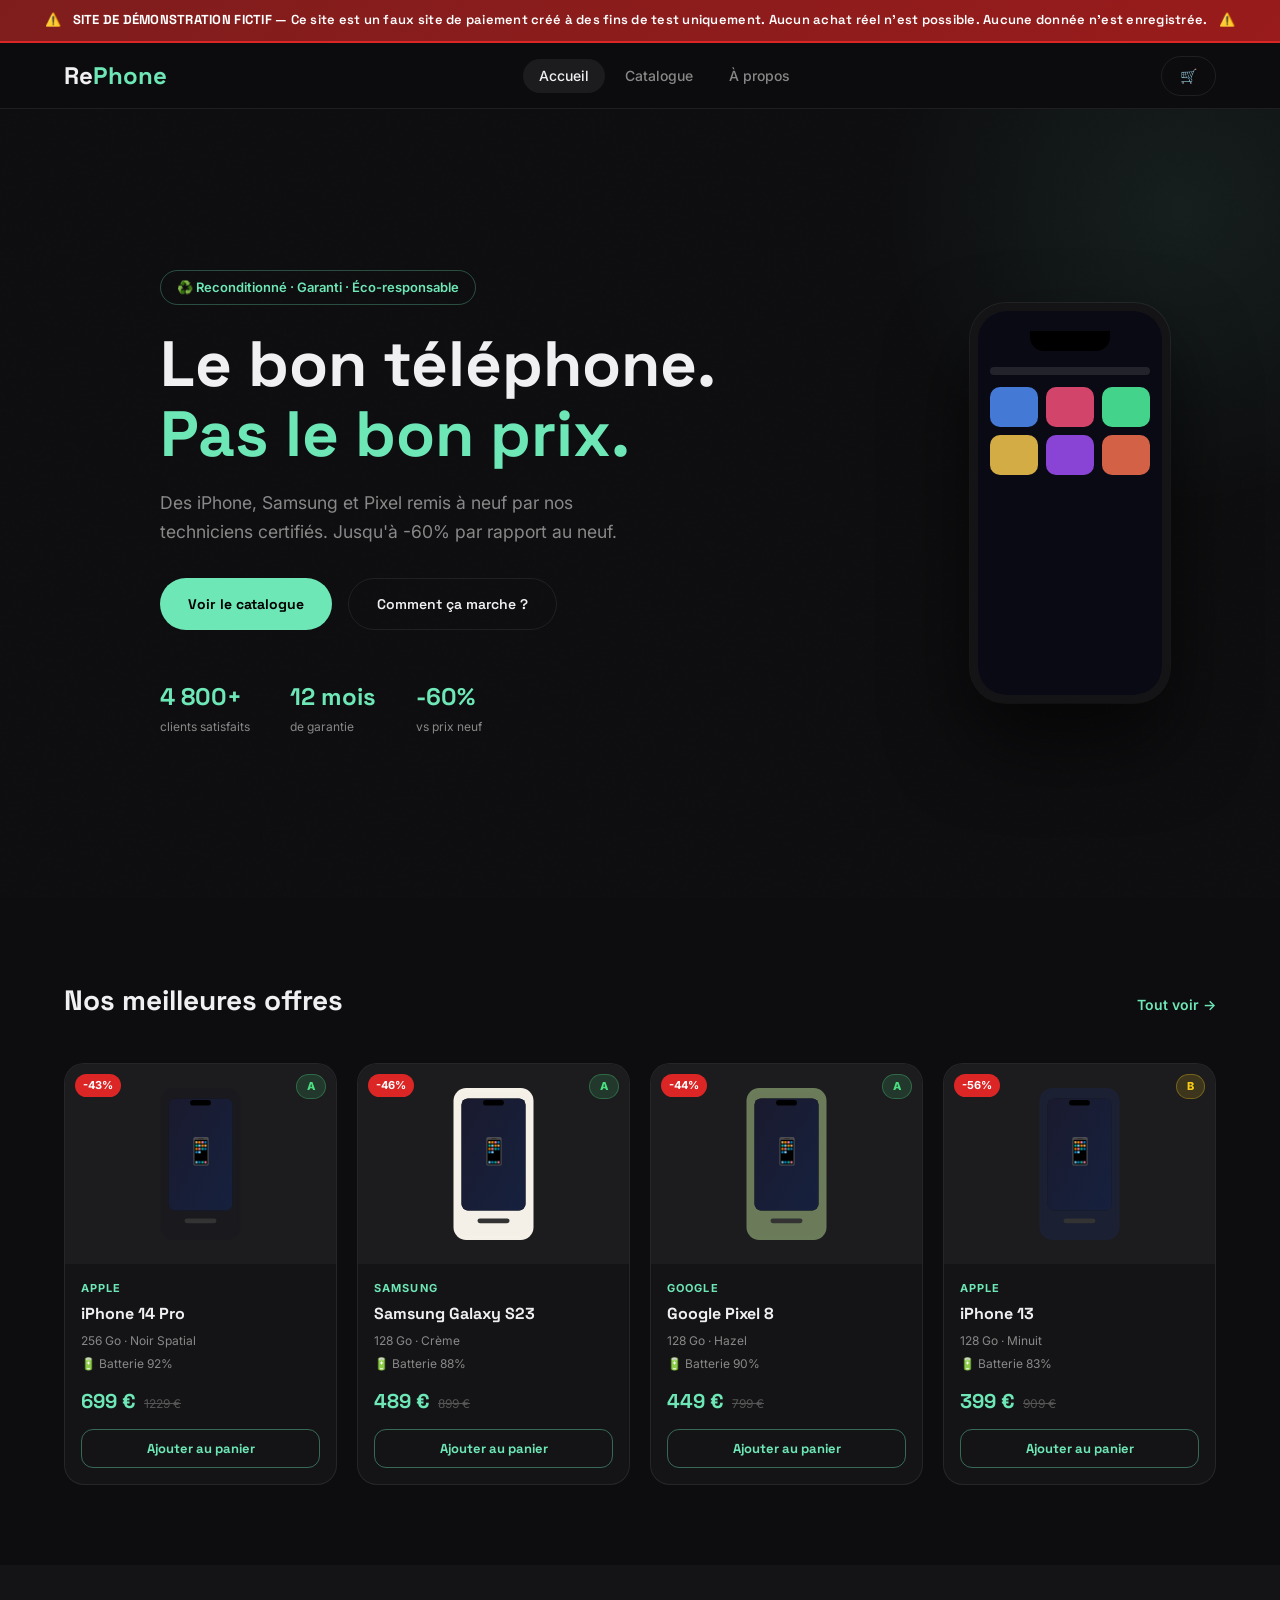
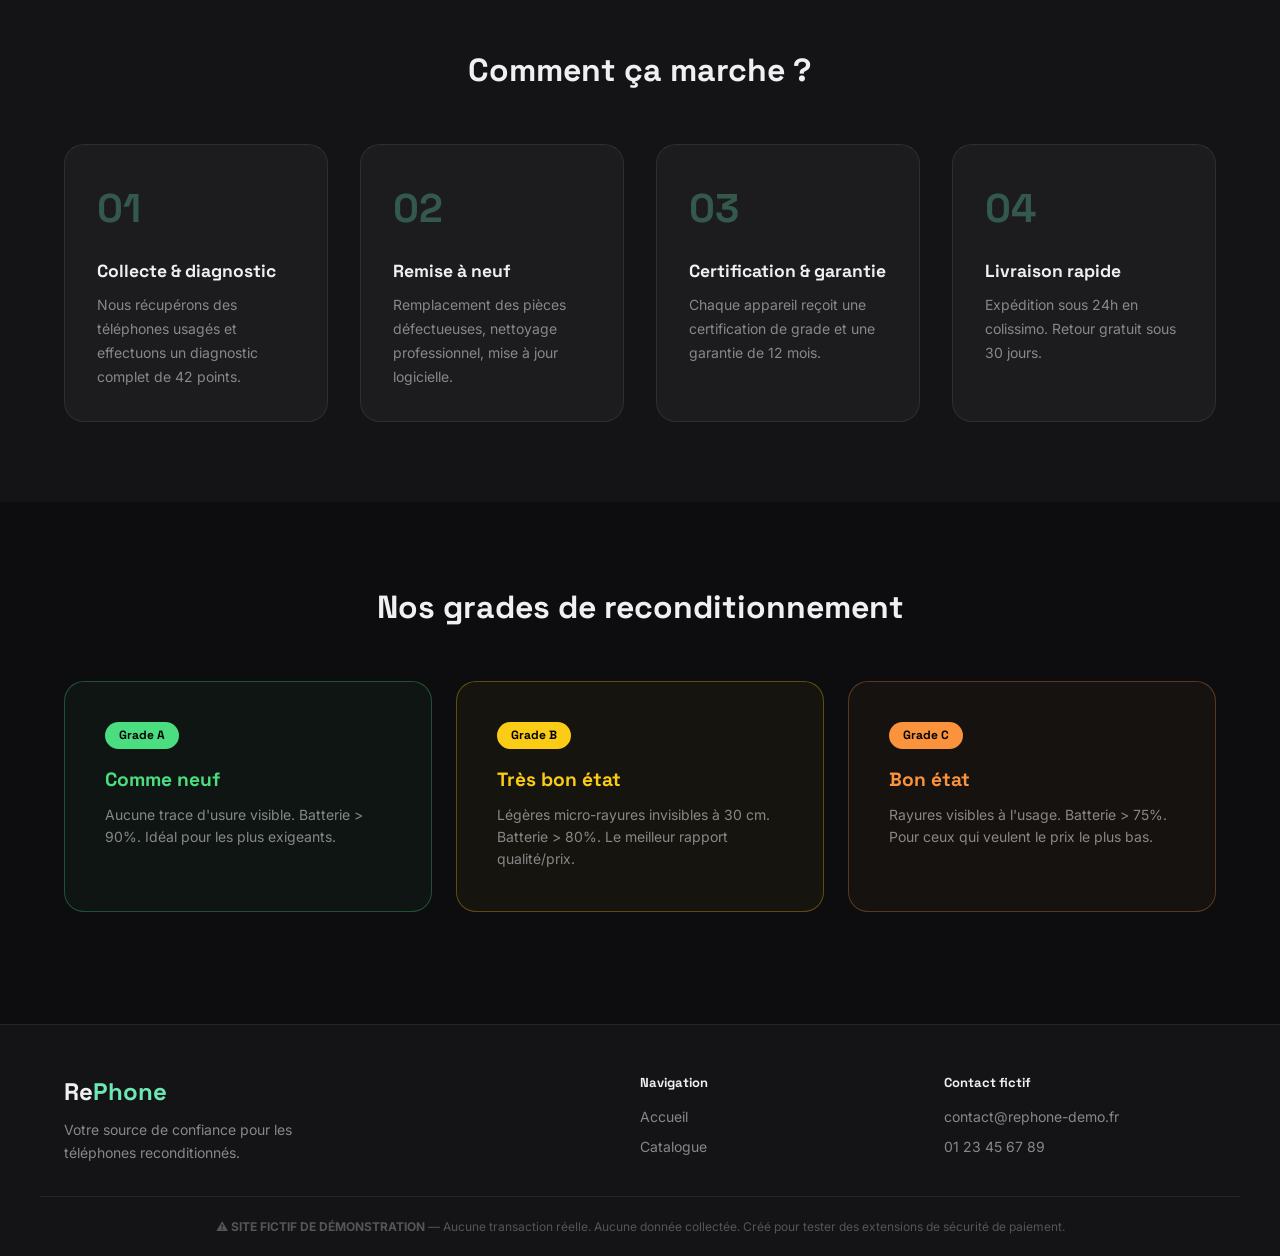
==== commit fa169d69: "desgin font" ====
--- a/index.html
+++ b/index.html
@@ -5,7 +5,7 @@
   <meta name="viewport" content="width=device-width, initial-scale=1.0" />
   <title>RePhone – Téléphones Reconditionnés Premium</title>
   <link rel="preconnect" href="https://fonts.googleapis.com" />
-  <link href="https://fonts.googleapis.com/css2?family=Syne:wght@400;600;700;800&family=DM+Sans:ital,wght@0,300;0,400;0,500;1,300&display=swap" rel="stylesheet" />
+  <link href="https://fonts.googleapis.com/css2?family=Space+Grotesk:wght@400;500;600;700&family=Inter:wght@300;400;500;600;700;800&display=swap" rel="stylesheet" />
   <link rel="stylesheet" href="style.css" />
 </head>
 <body>
--- a/style.css
+++ b/style.css
@@ -31,7 +31,7 @@
 body {
   background: var(--bg);
   color: var(--text);
-  font-family: 'DM Sans', sans-serif;
+  font-family: 'Inter', sans-serif;
   font-size: 15px;
   line-height: 1.6;
   -webkit-font-smoothing: antialiased;
@@ -57,7 +57,7 @@
   text-align: center;
   padding: 10px 20px;
   font-size: 13px;
-  font-family: 'Syne', sans-serif;
+  font-family: 'Space Grotesk', sans-serif;
   font-weight: 600;
   letter-spacing: 0.02em;
   position: sticky;
@@ -86,7 +86,7 @@
   gap: 2rem;
 }
 .logo {
-  font-family: 'Syne', sans-serif;
+  font-family: 'Space Grotesk', sans-serif;
   font-size: 1.5rem;
   font-weight: 800;
   color: var(--text);
@@ -141,7 +141,7 @@
   padding: 14px 28px;
   background: var(--accent);
   color: #000;
-  font-family: 'Syne', sans-serif;
+  font-family: 'Space Grotesk', sans-serif;
   font-weight: 700;
   font-size: 14px;
   border-radius: 50px;
@@ -160,7 +160,7 @@
   padding: 14px 28px;
   background: transparent;
   color: var(--text);
-  font-family: 'Syne', sans-serif;
+  font-family: 'Space Grotesk', sans-serif;
   font-weight: 600;
   font-size: 14px;
   border-radius: 50px;
@@ -211,7 +211,7 @@
   margin-bottom: 1.5rem;
 }
 .hero-title {
-  font-family: 'Syne', sans-serif;
+  font-family: 'Space Grotesk', sans-serif;
   font-size: clamp(2.5rem, 5vw, 4rem);
   font-weight: 800;
   line-height: 1.1;
@@ -224,7 +224,7 @@
 
 .hero-stats { display: flex; gap: 2.5rem; }
 .stat { display: flex; flex-direction: column; }
-.stat strong { font-family: 'Syne', sans-serif; font-size: 1.5rem; font-weight: 800; color: var(--accent); }
+.stat strong { font-family: 'Space Grotesk', sans-serif; font-size: 1.5rem; font-weight: 800; color: var(--accent); }
 .stat span { font-size: 12px; color: var(--text-muted); }
 
 .hero-visual {
@@ -255,10 +255,10 @@
    ============================================================ */
 .section { padding: 80px 0; }
 .section-header { display: flex; justify-content: space-between; align-items: baseline; margin-bottom: 2.5rem; }
-.section-header h2 { font-family: 'Syne', sans-serif; font-size: 1.75rem; font-weight: 700; }
+.section-header h2 { font-family: 'Space Grotesk', sans-serif; font-size: 1.75rem; font-weight: 700; }
 .link-more { color: var(--accent); font-size: 14px; font-weight: 600; }
 .link-more:hover { text-decoration: underline; }
-.center-title { font-family: 'Syne', sans-serif; font-size: 2rem; font-weight: 700; text-align: center; margin-bottom: 3rem; }
+.center-title { font-family: 'Space Grotesk', sans-serif; font-size: 2rem; font-weight: 700; text-align: center; margin-bottom: 3rem; }
 
 /* ============================================================
    PRODUCT CARDS
@@ -323,7 +323,7 @@
   display: flex;
   align-items: center;
   justify-content: center;
-  font-family: 'Syne', sans-serif;
+  font-family: 'Space Grotesk', sans-serif;
   font-weight: 700;
   font-size: 13px;
   color: var(--danger);
@@ -332,12 +332,12 @@
 
 .product-info { padding: 16px; }
 .product-brand { font-size: 11px; font-weight: 700; color: var(--accent); text-transform: uppercase; letter-spacing: .1em; margin-bottom: 4px; }
-.product-name { font-family: 'Syne', sans-serif; font-weight: 700; font-size: 1rem; margin-bottom: 4px; }
+.product-name { font-family: 'Space Grotesk', sans-serif; font-weight: 700; font-size: 1rem; margin-bottom: 4px; }
 .product-name a:hover { color: var(--accent); }
 .product-meta { font-size: 12px; color: var(--text-muted); margin-bottom: 4px; }
 .product-battery { font-size: 12px; color: var(--text-muted); margin-bottom: 12px; }
 .product-prices { display: flex; align-items: baseline; gap: 8px; margin-bottom: 12px; }
-.price-current { font-family: 'Syne', sans-serif; font-size: 1.25rem; font-weight: 800; color: var(--accent); }
+.price-current { font-family: 'Space Grotesk', sans-serif; font-size: 1.25rem; font-weight: 800; color: var(--accent); }
 .price-original { font-size: 12px; color: var(--text-dim); text-decoration: line-through; }
 .price-save { font-size: 12px; color: var(--grade-a); font-weight: 600; }
 
@@ -348,7 +348,7 @@
   color: var(--accent);
   border: 1px solid rgba(var(--accent-rgb),.4);
   border-radius: var(--radius);
-  font-family: 'Syne', sans-serif;
+  font-family: 'Space Grotesk', sans-serif;
   font-size: 13px;
   font-weight: 700;
   cursor: pointer;
@@ -364,13 +364,13 @@
 .steps-grid { display: grid; grid-template-columns: repeat(4, 1fr); gap: 2rem; }
 .step { padding: 2rem; background: var(--surface2); border-radius: var(--radius-lg); border: 1px solid var(--border); }
 .step-num {
-  font-family: 'Syne', sans-serif;
+  font-family: 'Space Grotesk', sans-serif;
   font-size: 2.5rem;
   font-weight: 800;
   color: rgba(var(--accent-rgb),.3);
   margin-bottom: 1rem;
 }
-.step h3 { font-family: 'Syne', sans-serif; font-weight: 700; margin-bottom: .5rem; }
+.step h3 { font-family: 'Space Grotesk', sans-serif; font-weight: 700; margin-bottom: .5rem; }
 .step p { color: var(--text-muted); font-size: 14px; line-height: 1.7; }
 
 /* ============================================================
@@ -392,14 +392,14 @@
   margin-bottom: 1rem;
   padding: 4px 14px;
   border-radius: 50px;
-  font-family: 'Syne', sans-serif;
+  font-family: 'Space Grotesk', sans-serif;
   font-weight: 800;
   font-size: 12px;
 }
 .grade-a .grade-label { background: var(--grade-a); color: #000; }
 .grade-b .grade-label { background: var(--grade-b); color: #000; }
 .grade-c .grade-label { background: var(--grade-c); color: #000; }
-.grade-card h3 { font-family: 'Syne', sans-serif; font-size: 1.2rem; font-weight: 700; margin-bottom: .5rem; }
+.grade-card h3 { font-family: 'Space Grotesk', sans-serif; font-size: 1.2rem; font-weight: 700; margin-bottom: .5rem; }
 .grade-card p { color: var(--text-muted); font-size: 14px; }
 
 /* ============================================================
@@ -409,9 +409,9 @@
   padding: 60px 0 40px;
   border-bottom: 1px solid var(--border);
 }
-.page-hero h1 { font-family: 'Syne', sans-serif; font-size: 2.5rem; font-weight: 800; margin-bottom: .5rem; }
+.page-hero h1 { font-family: 'Space Grotesk', sans-serif; font-size: 2.5rem; font-weight: 800; margin-bottom: .5rem; }
 .page-hero p { color: var(--text-muted); }
-.page-title { font-family: 'Syne', sans-serif; font-size: 2rem; font-weight: 800; margin-bottom: 2rem; }
+.page-title { font-family: 'Space Grotesk', sans-serif; font-size: 2rem; font-weight: 800; margin-bottom: 2rem; }
 
 /* ============================================================
    CATALOGUE
@@ -430,7 +430,7 @@
   position: sticky;
   top: 120px;
 }
-.filters h3 { font-family: 'Syne', sans-serif; font-weight: 700; margin-bottom: 1.5rem; font-size: 1rem; }
+.filters h3 { font-family: 'Space Grotesk', sans-serif; font-weight: 700; margin-bottom: 1.5rem; font-size: 1rem; }
 .filter-group { margin-bottom: 1.5rem; }
 .filter-label { font-size: 12px; font-weight: 700; color: var(--text-muted); text-transform: uppercase; letter-spacing: .08em; display: block; margin-bottom: .75rem; }
 .filter-options { display: flex; flex-direction: column; gap: .5rem; }
@@ -489,7 +489,7 @@
 .product-detail-svg { width: 180px; height: 280px; }
 .product-detail-badges { display: flex; gap: .75rem; }
 .product-brand.big { font-size: 13px; font-weight: 700; color: var(--accent); text-transform: uppercase; letter-spacing: .1em; margin-bottom: .25rem; }
-.product-detail-name { font-family: 'Syne', sans-serif; font-size: 2rem; font-weight: 800; margin-bottom: .5rem; }
+.product-detail-name { font-family: 'Space Grotesk', sans-serif; font-size: 2rem; font-weight: 800; margin-bottom: .5rem; }
 .product-detail-meta { color: var(--text-muted); font-size: 14px; margin-bottom: 1.5rem; }
 .product-detail-prices { display: flex; align-items: baseline; gap: 1rem; margin-bottom: 1.5rem; flex-wrap: wrap; }
 .price-current.big { font-size: 2.5rem; }
@@ -501,7 +501,7 @@
 
 .product-desc { color: var(--text-muted); line-height: 1.8; margin-bottom: 1.5rem; font-size: 15px; }
 .product-specs { margin-bottom: 1.5rem; }
-.product-specs h3 { font-family: 'Syne', sans-serif; font-weight: 700; margin-bottom: .75rem; }
+.product-specs h3 { font-family: 'Space Grotesk', sans-serif; font-weight: 700; margin-bottom: .75rem; }
 .product-specs ul { list-style: none; display: flex; flex-direction: column; gap: 6px; }
 .product-specs li { font-size: 14px; color: var(--text-muted); }
 .product-specs li::before { content: none; }
@@ -529,7 +529,7 @@
    REVIEWS
    ============================================================ */
 .reviews-section { background: var(--surface); }
-.reviews-section h2 { font-family: 'Syne', sans-serif; font-size: 1.75rem; font-weight: 700; margin-bottom: 2rem; }
+.reviews-section h2 { font-family: 'Space Grotesk', sans-serif; font-size: 1.75rem; font-weight: 700; margin-bottom: 2rem; }
 .reviews-grid { display: grid; grid-template-columns: repeat(3, 1fr); gap: 1.5rem; }
 .review-card {
   background: var(--surface2);
@@ -538,7 +538,7 @@
   padding: 1.5rem;
 }
 .review-header { display: flex; align-items: center; gap: .75rem; margin-bottom: .75rem; flex-wrap: wrap; }
-.review-author { font-family: 'Syne', sans-serif; font-weight: 700; font-size: 14px; }
+.review-author { font-family: 'Space Grotesk', sans-serif; font-weight: 700; font-size: 14px; }
 .review-date { font-size: 12px; color: var(--text-dim); margin-left: auto; }
 .review-text { color: var(--text-muted); font-size: 14px; line-height: 1.7; margin-bottom: .75rem; }
 .review-product { font-size: 12px; color: var(--accent); font-weight: 600; }
@@ -560,10 +560,10 @@
   margin-bottom: 1rem;
 }
 .cart-item-brand { font-size: 11px; font-weight: 700; color: var(--accent); text-transform: uppercase; letter-spacing: .08em; }
-.cart-item-name { font-family: 'Syne', sans-serif; font-weight: 700; font-size: 1rem; }
+.cart-item-name { font-family: 'Space Grotesk', sans-serif; font-weight: 700; font-size: 1rem; }
 .cart-item-meta { font-size: 12px; color: var(--text-muted); }
 .cart-item-price { font-size: 14px; color: var(--accent); font-weight: 600; }
-.cart-item-total { font-family: 'Syne', sans-serif; font-size: 1.1rem; font-weight: 800; white-space: nowrap; }
+.cart-item-total { font-family: 'Space Grotesk', sans-serif; font-size: 1.1rem; font-weight: 800; white-space: nowrap; }
 
 .qty-control {
   display: flex;
@@ -599,13 +599,13 @@
   position: sticky;
   top: 120px;
 }
-.summary-box h2 { font-family: 'Syne', sans-serif; font-size: 1.25rem; font-weight: 700; margin-bottom: 1.5rem; }
+.summary-box h2 { font-family: 'Space Grotesk', sans-serif; font-size: 1.25rem; font-weight: 700; margin-bottom: 1.5rem; }
 .summary-row { display: flex; justify-content: space-between; padding: .6rem 0; font-size: 14px; color: var(--text-muted); }
 .summary-total { font-size: 1.1rem; color: var(--text); border-top: 1px solid var(--border); margin-top: .5rem; padding-top: 1rem; }
 
 .cart-empty { text-align: center; padding: 6rem 2rem; }
 .empty-icon { font-size: 4rem; margin-bottom: 1rem; }
-.cart-empty h2 { font-family: 'Syne', sans-serif; font-size: 1.75rem; margin-bottom: .5rem; }
+.cart-empty h2 { font-family: 'Space Grotesk', sans-serif; font-size: 1.75rem; margin-bottom: .5rem; }
 .cart-empty p { color: var(--text-muted); margin-bottom: 2rem; }
 
 .secure-badges { display: flex; flex-wrap: wrap; gap: .5rem; margin-top: 1rem; }
@@ -637,7 +637,7 @@
 
 .form-section { margin-bottom: 2.5rem; }
 .form-section-title {
-  font-family: 'Syne', sans-serif;
+  font-family: 'Space Grotesk', sans-serif;
   font-size: 1.1rem;
   font-weight: 700;
   margin-bottom: 1.25rem;
@@ -760,7 +760,7 @@
   position: absolute;
   bottom: 1.25rem;
   right: 1.5rem;
-  font-family: 'Syne', sans-serif;
+  font-family: 'Space Grotesk', sans-serif;
   font-size: 1.2rem;
   font-weight: 800;
   color: rgba(255,255,255,.8);
@@ -776,7 +776,7 @@
   text-align: center;
 }
 .paypal-logo {
-  font-family: 'Syne', sans-serif;
+  font-family: 'Space Grotesk', sans-serif;
   font-size: 2rem;
   font-weight: 800;
   color: #009cde;
@@ -811,7 +811,7 @@
   padding: 18px;
   background: var(--accent);
   color: #000;
-  font-family: 'Syne', sans-serif;
+  font-family: 'Space Grotesk', sans-serif;
   font-size: 16px;
   font-weight: 800;
   border-radius: var(--radius-lg);
@@ -826,7 +826,7 @@
 }
 .btn-pay:hover { background: #a7f3d0; transform: translateY(-2px); }
 .btn-pay:disabled { opacity: .6; cursor: not-allowed; transform: none; }
-.pay-secure { font-family: 'DM Sans', sans-serif; font-size: 12px; font-weight: 400; opacity: .7; }
+.pay-secure { font-family: 'Inter', sans-serif; font-size: 12px; font-weight: 400; opacity: .7; }
 
 .checkout-disclaimer {
   font-size: 13px;
@@ -844,7 +844,7 @@
   position: sticky;
   top: 120px;
 }
-.order-summary h2 { font-family: 'Syne', sans-serif; font-size: 1.1rem; font-weight: 700; margin-bottom: 1.5rem; }
+.order-summary h2 { font-family: 'Space Grotesk', sans-serif; font-size: 1.1rem; font-weight: 700; margin-bottom: 1.5rem; }
 .summary-item { display: flex; align-items: center; gap: .75rem; margin-bottom: 1rem; }
 .summary-item-info { flex: 1; font-size: 13px; }
 .summary-item-meta { color: var(--text-muted); font-size: 11px; }
@@ -892,7 +892,7 @@
   animation: fadeUp .4s ease;
 }
 .modal-icon { font-size: 3rem; margin-bottom: 1rem; }
-.modal h2 { font-family: 'Syne', sans-serif; font-size: 1.75rem; font-weight: 800; margin-bottom: 1rem; }
+.modal h2 { font-family: 'Space Grotesk', sans-serif; font-size: 1.75rem; font-weight: 800; margin-bottom: 1rem; }
 .modal p { color: var(--text-muted); line-height: 1.7; }
 .modal-order { margin-top: .75rem; color: var(--text); }
 
@@ -903,7 +903,7 @@
 .footer-inner { display: grid; grid-template-columns: 2fr 1fr 1fr; gap: 2rem; padding-bottom: 2rem; }
 .footer-brand p { color: var(--text-muted); font-size: 14px; margin-top: .5rem; max-width: 280px; }
 .footer-links { display: flex; flex-direction: column; gap: .5rem; }
-.footer-links h4 { font-family: 'Syne', sans-serif; font-weight: 700; font-size: 13px; margin-bottom: .25rem; }
+.footer-links h4 { font-family: 'Space Grotesk', sans-serif; font-weight: 700; font-size: 13px; margin-bottom: .25rem; }
 .footer-links a, .footer-links span { font-size: 14px; color: var(--text-muted); }
 .footer-links a:hover { color: var(--accent); }
 .footer-bottom {
